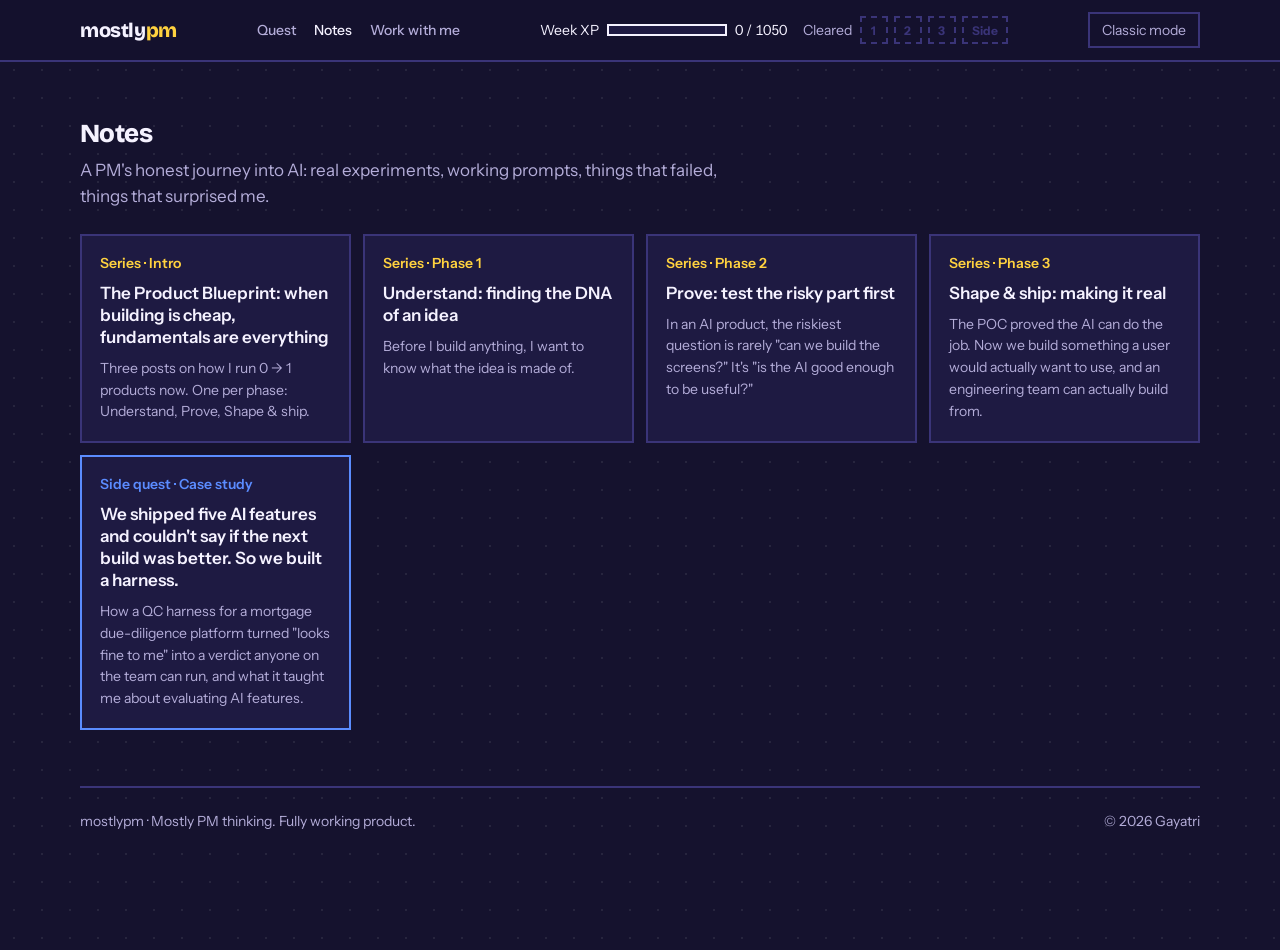
==== notes/index.html @ ad05ebc0 "Launch mostlypm Product Quest site Learning-first site for mostlypm.com, played as a game: - Quest h" ====
<!doctype html>
<html lang="en">
<head>
<meta charset="utf-8">
<meta name="viewport" content="width=device-width, initial-scale=1, viewport-fit=cover">
<title>Notes · mostlypm</title>
<meta name="description" content="A PM's honest journey into AI: real experiments, working prompts, things that failed.">
<link rel="canonical" href="https://mostlypm.com/notes/">
<meta property="og:title" content="Notes · mostlypm">
<meta property="og:description" content="A PM's honest journey into AI: real experiments, working prompts, things that failed.">
<meta property="og:url" content="https://mostlypm.com/notes/">
<meta property="og:type" content="website">
<link rel="icon" href="/assets/favicon.svg" type="image/svg+xml">
<script>(function(){var d=new Date(),t=d.getFullYear()+'-'+(d.getMonth()+1)+'-'+d.getDate(),c=d.getDay()===1;try{var s=JSON.parse(localStorage.getItem('mpm-quest-v2')||'null');if(s&&s.modeDay===t)c=!!s.classic}catch(e){}if(c)document.documentElement.classList.add('classic')})()</script>
<link rel="preconnect" href="https://fonts.googleapis.com">
<link rel="preconnect" href="https://fonts.gstatic.com" crossorigin>
<link href="https://fonts.googleapis.com/css2?family=Bricolage+Grotesque:opsz,wght@12..96,600..800&family=Instrument+Sans:wght@400;500;600;700&family=JetBrains+Mono:wght@400;500&display=swap" rel="stylesheet">
<link rel="stylesheet" href="/assets/game.css?v=1018d">
</head>
<body>
<header class="hud">
  <div class="g"><div class="in hud-in">
    <a class="logo" href="/">mostly<span>pm</span></a>
    <nav class="hud-nav" aria-label="Main"><a href="/" data-quest-link>Quest</a><a href="/notes/" aria-current="page">Notes</a><a href="/work/">Work with me</a></nav>
    <div class="stats game-only">
      <div class="xp"><span>Week XP</span><span class="xpbar" aria-hidden="true"><i id="xpfill"></i></span><span id="xptext">0 / 1050</span></div>
      <div class="badges" aria-label="Levels cleared this week"><span class="badges-k">Cleared</span><span class="badge" id="b-u" title="Level 1: Understand">1</span><span class="badge" id="b-p" title="Level 2: Prove">2</span><span class="badge" id="b-s" title="Level 3: Shape and ship">3</span><span class="badge wide" id="b-d" title="Side quest">Side</span></div>
    </div>
    <button class="mode-btn" type="button" data-mode-toggle>Classic mode</button>
  </div></div>
</header>
<main class="g"><div class="in">
  <section class="sec" style="border-top:0">
    <h2>Notes</h2>
    <p class="lead">A PM's honest journey into AI: real experiments, working prompts, things that failed, things that surprised me.</p>
    <div class="log">
      <a class="post" href="/notes/when-building-is-cheap/"><span class="k">Series · Intro</span><span class="t">The Product Blueprint: when building is cheap, fundamentals are everything</span><span class="s">Three posts on how I run 0 → 1 products now. One per phase: Understand, Prove, Shape &amp; ship.</span></a>
      <a class="post" href="/notes/understand/"><span class="k">Series · Phase 1</span><span class="t">Understand: finding the DNA of an idea</span><span class="s">Before I build anything, I want to know what the idea is made of.</span></a>
      <a class="post" href="/notes/prove/"><span class="k">Series · Phase 2</span><span class="t">Prove: test the risky part first</span><span class="s">In an AI product, the riskiest question is rarely &quot;can we build the screens?&quot; It&#x27;s &quot;is the AI good enough to be useful?&quot;</span></a>
      <a class="post" href="/notes/shape-and-ship/"><span class="k">Series · Phase 3</span><span class="t">Shape &amp; ship: making it real</span><span class="s">The POC proved the AI can do the job. Now we build something a user would actually want to use, and an engineering team can actually build from.</span></a>
      <a class="post case" href="/notes/ai-feature-eval-harness/"><span class="k">Side quest · Case study</span><span class="t">We shipped five AI features and couldn&#x27;t say if the next build was better. So we built a harness.</span><span class="s">How a QC harness for a mortgage due-diligence platform turned &quot;looks fine to me&quot; into a verdict anyone on the team can run, and what it taught me about evaluating AI features.</span></a>
    </div>
  </section>
  <footer class="foot"><span>mostlypm · Mostly PM thinking. Fully working product.</span><span>© 2026 Gayatri</span></footer>
</div></main>
<script src="/assets/quests.js?v=1018d"></script>
<script src="/assets/game.js?v=1018d"></script>
</body>
</html>
---- assets/game.css ----
/* mostlypm — Product Quest. Night sky, coin yellow, pixel display type, plain readable body. */
:root {
  --night: #15122E;
  --night-2: #1E1A42;
  --panel: #262153;
  --edge: #3A3478;
  --ink: #F5F2FF;
  --mut: #B4ADD9;
  --coin: #FFD23F;
  --coin-ink: #2A1E00;
  --sky: #5B8CFF;
  --win: #3DDC97;
  --lose: #FF6B86;
  --shadow: #0A0820;
  --paper: #FBFAFF;
  --paper-ink: #1B1838;
  --paper-mut: #57527A;
  --paper-line: #E2DFF2;
  --paper-accent: #4B3FC7;
  --pixel: 'Bricolage Grotesque', 'Instrument Sans', system-ui, sans-serif;
  --body: 'Instrument Sans', system-ui, -apple-system, 'Segoe UI', sans-serif;
  --mono: 'JetBrains Mono', ui-monospace, Menlo, monospace;
  color-scheme: dark;
}
* { box-sizing: border-box; }
html { scroll-behavior: smooth; }
body {
  margin: 0; min-height: 100vh;
  background-color: var(--night);
  background-image: radial-gradient(rgba(255,255,255,.08) 1px, transparent 1.5px);
  background-size: 28px 28px;
  color: var(--ink); font-family: var(--body); font-size: 17px; line-height: 1.55;
  -webkit-font-smoothing: antialiased;
}
a { color: inherit; }
button { font: inherit; color: inherit; }
:focus-visible { outline: 3px solid var(--coin); outline-offset: 3px; }
.g { padding-left: max(16px, env(safe-area-inset-left, 0px)); padding-right: max(16px, env(safe-area-inset-right, 0px)); }
.in { max-width: 1120px; margin: 0 auto; }
.px { font-family: var(--body); }
.skip-link { position: absolute; left: -9999px; }
.skip-link:focus { left: 16px; top: 16px; z-index: 99; background: var(--coin); color: var(--coin-ink); padding: 8px 12px; }

/* HUD */
.hud { position: sticky; top: 0; z-index: 30; background: rgba(21, 18, 46, .94); backdrop-filter: blur(6px); border-bottom: 2px solid var(--edge); }
.hud-in { display: flex; flex-wrap: wrap; align-items: center; justify-content: space-between; gap: 10px 20px; padding-block: 12px; }
.logo { font: 700 20px/1 var(--pixel); text-decoration: none; }
.logo span { color: var(--coin); }
.hud-nav { display: flex; flex-wrap: wrap; align-items: center; gap: 8px 18px; font: 400 12px var(--body); }
.hud-nav a { text-decoration: none; color: var(--mut); }
.hud-nav a:hover, .hud-nav a[aria-current="page"] { color: var(--ink); }
.stats { display: flex; flex-wrap: wrap; align-items: center; gap: 10px 16px; }
.xp { display: flex; align-items: center; gap: 8px; font: 400 12px/1 var(--body); }
.xpbar { width: 120px; height: 12px; border: 2px solid var(--ink); position: relative; background: var(--night-2); }
.xpbar i { position: absolute; inset: 0 auto 0 0; width: 0; background: var(--coin); transition: width .5s steps(8); }
.badges { display: flex; gap: 6px; }
.badge { width: 28px; height: 28px; display: grid; place-items: center; border: 2px dashed var(--edge); font: 11px var(--body); color: var(--edge); }
.badge.got { border: 2px solid var(--coin); color: var(--coin-ink); background: var(--coin); }
.streak { font: 400 12px var(--body); color: var(--mut); }
.streak b { color: var(--coin); font-weight: 400; }

/* Buttons */
.btn { display: inline-flex; align-items: center; justify-content: center; gap: 8px; min-height: 48px; padding: 0 20px; border: 3px solid var(--ink); background: var(--coin); color: var(--coin-ink); font: 700 14px var(--body); text-decoration: none; cursor: pointer; box-shadow: 4px 4px 0 var(--shadow); }
.btn:hover { transform: translate(-1px, -1px); box-shadow: 5px 5px 0 var(--shadow); }
.btn:active { transform: translate(2px, 2px); box-shadow: 1px 1px 0 var(--shadow); }
.btn:disabled { opacity: .45; cursor: not-allowed; transform: none; }
.btn.ghost { background: transparent; color: var(--ink); }
.btn.sm { min-height: 40px; padding: 0 14px; font-size: 12px; }

/* Title */
.title { padding-block: 48px 8px; text-align: center; }
.week-pill { display: inline-flex; align-items: center; gap: 8px; padding: 6px 12px; border: 2px solid var(--edge); font: 400 12px var(--body); color: var(--mut); }
.week-pill b { color: var(--coin); font-weight: 400; }
.title h1 { margin: 16px auto 0; max-width: 860px; font: 700 clamp(30px, 5.4vw, 60px)/1.05 var(--pixel); letter-spacing: -.01em; text-wrap: balance; }
.title .lead { margin: 14px auto 0; max-width: 560px; color: var(--mut); }
.title .world { margin-top: 10px; font: 400 13px var(--body); color: var(--sky); }

/* Map */
.map { position: relative; margin: 28px auto 0; padding: 28px 0 24px; }
.levels { position: relative; display: grid; grid-template-columns: repeat(5, minmax(0, 1fr)); grid-template-rows: auto auto; gap: 18px 12px; }
.track { position: absolute; left: 10%; right: 10%; top: 82px; height: 6px; background: repeating-linear-gradient(90deg, var(--edge) 0 14px, transparent 14px 24px); }
.spur { position: absolute; left: 50%; top: 226px; width: 6px; height: 62px; margin-left: -3px; background: repeating-linear-gradient(180deg, var(--edge) 0 10px, transparent 10px 18px); }
.lvl { display: grid; justify-items: center; align-content: start; gap: 10px; text-align: center; background: none; border: 0; padding: 0; cursor: pointer; }
.lvl:disabled { cursor: not-allowed; }
.node { width: 104px; height: 104px; display: grid; place-items: center; border: 4px solid var(--ink); background: var(--panel); box-shadow: 6px 6px 0 var(--shadow); font: 700 28px var(--pixel); transition: transform .15s; }
.lvl:not(:disabled):hover .node { transform: translateY(-4px); }
.lvl.done .node { background: var(--win); color: #062317; border-color: var(--win); }
.lvl.next .node { background: var(--coin); color: var(--coin-ink); border-color: var(--coin); animation: bob 1.2s ease-in-out infinite; }
.lvl.side .node { width: 80px; height: 80px; font-size: 20px; border-style: dashed; }
.lvl.side.next .node, .lvl.side.done .node { border-style: solid; }
.lvl.boss .node { width: 116px; height: 116px; border-color: var(--lose); }
.lvl.locked .node { background: var(--night-2); color: var(--edge); border-color: var(--edge); box-shadow: none; animation: none; }
@keyframes bob { 50% { transform: translateY(-6px); } }
.lvl .nm { font: 700 14px/1.2 var(--body); }
.lvl .sub { font-size: 14px; color: var(--mut); max-width: 170px; }
.lvl .st { font: 400 11px var(--body); color: var(--mut); }
.lvl.done .st { color: var(--win); }
.lvl.next .st { color: var(--coin); }
.lvl.side { grid-column: 3; grid-row: 2; padding-top: 52px; }

/* Guide (Mo) */
.guide { position: fixed; z-index: 35; right: max(16px, env(safe-area-inset-right, 0px)); bottom: max(16px, env(safe-area-inset-bottom, 0px)); display: flex; align-items: flex-end; gap: 10px; max-width: min(440px, calc(100vw - 32px)); }
.guide[hidden] { display: none !important; }
.mo { flex: 0 0 auto; width: 84px; height: 84px; image-rendering: pixelated; animation: idle 2.4s steps(2) infinite; }
@keyframes idle { 50% { transform: translateY(-3px); } }
.bubble { position: relative; background: var(--ink); color: var(--paper-ink); border: 3px solid var(--shadow); box-shadow: 6px 6px 0 var(--shadow); padding: 14px 16px 16px; min-width: 0; }
.bubble::after { content: ""; position: absolute; right: -14px; bottom: 18px; border: 8px solid transparent; border-left-color: var(--ink); }
.bubble .who { font: 700 12px var(--body); color: var(--paper-accent); }
.bubble .say { margin: 6px 0 0; font-size: 16px; line-height: 1.45; min-height: 3em; }
.bubble .choices { display: flex; flex-wrap: wrap; gap: 8px; margin-top: 12px; }
.bubble .choices .btn { box-shadow: 3px 3px 0 var(--shadow); border-color: var(--shadow); }
.bubble .choices .btn.ghost { color: var(--paper-ink); }
.bubble .hide { position: absolute; top: 4px; right: 4px; width: 36px; height: 36px; border: 0; background: none; cursor: pointer; font: 700 14px var(--body); color: var(--paper-mut); }
.mo-btn { position: fixed; z-index: 34; right: max(16px, env(safe-area-inset-right, 0px)); bottom: max(16px, env(safe-area-inset-bottom, 0px)); width: 64px; height: 64px; padding: 0; border: 3px solid var(--ink); background: var(--panel); box-shadow: 4px 4px 0 var(--shadow); cursor: pointer; }
.mo-btn svg { width: 100%; height: 100%; }
.mo-btn[hidden] { display: none !important; }

/* Game panel */
.overlay { position: fixed; inset: 0; z-index: 50; background: rgba(8, 6, 24, .8); display: grid; place-items: center; padding: max(16px, env(safe-area-inset-top, 0px)) max(16px, env(safe-area-inset-right, 0px)) max(16px, env(safe-area-inset-bottom, 0px)) max(16px, env(safe-area-inset-left, 0px)); }
.overlay[hidden] { display: none !important; }
.panel { width: min(760px, 100%); max-height: 100%; overflow: auto; background: var(--panel); border: 4px solid var(--ink); box-shadow: 10px 10px 0 var(--shadow); }
.ph { position: sticky; top: 0; z-index: 2; display: flex; justify-content: space-between; align-items: center; gap: 12px; padding: 14px 18px; border-bottom: 2px solid var(--edge); background: var(--night-2); }
.ph .k { font: 400 12px var(--body); color: var(--coin); }
.ph h2 { margin: 4px 0 0; font: 700 22px/1.1 var(--pixel); }
.x { min-width: 44px; min-height: 44px; border: 2px solid var(--edge); background: none; cursor: pointer; font: 700 16px var(--body); }
.pb { padding: 20px 18px 24px; }
.step-label { font: 400 12px var(--body); color: var(--sky); margin: 0 0 8px; }
.brief { margin: 0 0 16px; color: var(--mut); }
.card { border: 2px solid var(--edge); background: var(--night-2); padding: 14px 16px; margin-bottom: 12px; }
.card .lab { font: 400 11px var(--body); color: var(--mut); }
.card .said { margin-top: 4px; font-size: 16px; }
.card .ai { margin-top: 10px; padding-top: 10px; border-top: 1px dashed var(--edge); font: 14px/1.5 var(--mono); }
.opts { display: grid; gap: 10px; }
.opt { text-align: left; padding: 14px 16px; min-height: 48px; border: 2px solid var(--edge); background: var(--night-2); cursor: pointer; font-size: 16px; }
.opt:hover:not(:disabled) { border-color: var(--ink); }
.opt.right { border-color: var(--win); background: rgba(61, 220, 151, .14); }
.opt.wrong { border-color: var(--lose); background: rgba(255, 107, 134, .12); }
.opt.pick { border-color: var(--coin); background: rgba(255, 210, 63, .14); }
.desk { display: grid; grid-template-columns: repeat(3, minmax(0, 1fr)); gap: 10px; }
.thing { display: grid; gap: 6px; justify-items: center; align-content: center; text-align: center; min-height: 84px; font-size: 15px !important; padding: 12px 8px; border: 2px solid var(--edge); background: var(--night-2); cursor: pointer; font-size: 14px; }
.thing .ic { font: 700 26px var(--body); color: var(--sky); }
.thing.right { border-color: var(--win); background: rgba(61, 220, 151, .14); }
.thing.wrong { border-color: var(--lose); background: rgba(255, 107, 134, .12); }
.found { font: 400 13px var(--body); color: var(--mut); margin: 12px 0 0; }
.found b { color: var(--coin); font-weight: 400; }
.pf { display: flex; gap: 8px; margin-top: 10px; }
.pf button { flex: 1; min-height: 44px; border: 2px solid var(--edge); background: transparent; cursor: pointer; font: 700 13px var(--body); }
.pf button.pass.sel { background: var(--win); color: #062317; border-color: var(--win); }
.pf button.fail.sel { background: var(--lose); color: #2B0610; border-color: var(--lose); }
.verdict { margin-top: 8px; font-size: 14px; }
.verdict.ok { color: var(--win); }
.verdict.no { color: var(--lose); }
.fb { margin-top: 16px; padding: 14px 16px; border: 2px solid var(--coin); background: rgba(255, 210, 63, .08); }
.fb .big { font: 700 18px var(--body); color: var(--coin); }
.fb p { margin: 6px 0 0; }
.row { display: flex; flex-wrap: wrap; gap: 10px; margin-top: 16px; align-items: center; }
.slots { font: 400 13px var(--body); color: var(--mut); margin-bottom: 10px; }
.slots b { color: var(--coin); font-weight: 400; }
.buildbar { height: 18px; border: 2px solid var(--ink); margin-top: 14px; position: relative; overflow: hidden; }
.buildbar i { position: absolute; inset: 0 auto 0 0; width: 0; background: repeating-linear-gradient(90deg, var(--coin) 0 10px, #E6B800 10px 20px); transition: width 1.2s steps(12); }
.pop { position: fixed; z-index: 70; pointer-events: none; font: 700 20px var(--body); color: var(--coin); text-shadow: 2px 2px 0 var(--shadow); animation: rise 1s ease-out forwards; }
@keyframes rise { to { transform: translateY(-60px); opacity: 0; } }

/* Sections on the hub */
.sec { padding-block: 56px; border-top: 2px solid var(--edge); }
.sec h2 { margin: 0; font: 700 26px var(--pixel); }
.sec .lead { color: var(--mut); margin: 8px 0 24px; max-width: 640px; }
.log { display: grid; grid-template-columns: repeat(auto-fit, minmax(250px, 1fr)); gap: 12px; }
.post { display: flex; flex-direction: column; gap: 10px; padding: 18px; border: 2px solid var(--edge); background: var(--night-2); text-decoration: none; min-width: 0; }
.post:hover { border-color: var(--ink); }
.post .k { font: 400 11px var(--body); color: var(--coin); }
.post .t { font-weight: 600; font-size: 17px; line-height: 1.3; }
.post .s { font-size: 14px; color: var(--mut); }
.post.case { border-color: var(--sky); }
.post.case .k { color: var(--sky); }
.who-card { display: grid; grid-template-columns: 96px 1fr; gap: 20px; align-items: center; max-width: 760px; }
.who-card svg { width: 96px; height: 96px; border: 3px solid var(--ink); background: var(--panel); box-shadow: 4px 4px 0 var(--shadow); }
.who-card p { margin: 0; color: var(--mut); }
.who-card b { color: var(--ink); }
.foot { padding-block: 24px 120px; border-top: 2px solid var(--edge); display: flex; flex-wrap: wrap; justify-content: space-between; gap: 8px; font: 400 12px var(--body); color: var(--mut); }

/* Work with me (boss) */
.boss-hero { padding-block: 48px 16px; display: grid; grid-template-columns: repeat(auto-fit, minmax(300px, 1fr)); gap: 32px; align-items: center; }
.boss-hero > * { min-width: 0; }
.boss-hero h1 { margin: 12px 0 0; font: 700 clamp(30px, 5vw, 56px)/1.05 var(--body); }
.boss-hero p { color: var(--mut); max-width: 520px; }
.loadout { display: grid; grid-template-columns: repeat(auto-fit, minmax(240px, 1fr)); gap: 14px; margin-top: 24px; }
.kit { display: flex; flex-direction: column; gap: 10px; text-align: left; padding: 18px; border: 3px solid var(--edge); background: var(--night-2); cursor: pointer; min-width: 0; }
.kit:hover { border-color: var(--ink); }
.kit[aria-pressed="true"] { border-color: var(--coin); box-shadow: 6px 6px 0 var(--shadow); background: var(--panel); }
.kit .tier { font: 400 11px var(--body); color: var(--sky); }
.kit .nm { font: 700 18px/1.2 var(--body); }
.kit .price { font: 700 24px var(--body); color: var(--coin); font-variant-numeric: tabular-nums; letter-spacing: -.01em; }
.kit ul { margin: 0; padding-left: 18px; color: var(--mut); font-size: 15px; display: grid; gap: 4px; }
.kit .dur { font: 400 12px var(--body); color: var(--mut); }
.callbar { margin-top: 24px; display: flex; flex-wrap: wrap; align-items: center; gap: 12px 20px; padding: 18px; border: 3px solid var(--coin); background: rgba(255, 210, 63, .06); }
.callbar .sel { font: 400 13px var(--body); color: var(--mut); }
.callbar .sel b { color: var(--coin); font-weight: 400; }
.contact-line { font: 14px var(--body); color: var(--mut); }

/* Reading pages */
.read-wrap { max-width: 800px; margin: 0 auto; padding-block: 40px 64px; }
.crumb { font: 400 12px var(--body); color: var(--mut); text-decoration: none; }
.crumb:hover { color: var(--ink); }
.read-head { margin-top: 20px; }
.read-head .k { font: 400 12px var(--body); color: var(--coin); }
.read-head h1 { margin: 12px 0 0; font: 700 clamp(26px, 4vw, 40px)/1.15 var(--body); text-wrap: balance; }
.read-head .dek { margin: 14px 0 0; font-size: 19px; color: var(--mut); }
.read-head .meta { display: flex; flex-wrap: wrap; gap: 8px 16px; align-items: center; margin-top: 18px; font: 400 12px var(--body); color: var(--mut); }
.paper { margin-top: 28px; background: var(--paper); color: var(--paper-ink); border: 4px solid var(--ink); box-shadow: 10px 10px 0 var(--shadow); padding: clamp(20px, 4vw, 48px); }
.paper p, .paper li { font-size: 18px; line-height: 1.7; }
.paper p { margin: 0 0 20px; }
.paper h2 { margin: 40px 0 14px; font: 700 22px/1.25 var(--body); color: var(--paper-ink); }
.paper h3 { margin: 28px 0 8px; font: 600 20px/1.3 var(--body); }
.paper a { color: var(--paper-accent); }
.paper ul, .paper ol { margin: 0 0 20px; padding-left: 24px; }
.paper li { margin-bottom: 8px; }
.paper hr { border: 0; border-top: 2px dashed var(--paper-line); margin: 32px 0; }
.paper em { color: var(--paper-mut); }
.paper strong { color: var(--paper-ink); }
.paper img { display: block; max-width: 100%; height: auto; border: 2px solid var(--paper-line); border-radius: 6px; margin: 8px 0 4px; }
.paper p:has(> img) + p em { font-size: 15px; }
.paper .tbl { overflow-x: auto; margin: 0 0 20px; }
.paper table { width: 100%; border-collapse: collapse; font-size: 16px; }
.paper th, .paper td { text-align: left; padding: 10px 12px; border-bottom: 1px solid var(--paper-line); vertical-align: top; }
.paper th { font: 700 12px var(--body); color: var(--paper-mut); }
.paper figure { margin: 28px 0; }
.paper figure img { border: 2px solid var(--paper-line); background: #fff; padding: 12px; }
.paper figcaption { margin-top: 8px; font-size: 15px; color: var(--paper-mut); }
.play-banner { display: flex; flex-wrap: wrap; align-items: center; justify-content: space-between; gap: 12px; margin-top: 24px; padding: 14px 16px; border: 2px dashed var(--coin); }
.play-banner span { font: 400 13px var(--body); color: var(--mut); }
.series { margin-top: 32px; padding: 18px; border: 2px solid var(--edge); background: var(--night-2); }
.series .k { font: 400 12px var(--body); color: var(--coin); }
.series ol { margin: 10px 0 0; padding-left: 20px; }
.series li { margin-bottom: 6px; }
.series .here { font-weight: 600; color: var(--coin); }
.next-link { display: inline-block; margin-top: 20px; font: 400 13px var(--body); color: var(--coin); }

@media (max-width: 820px) {
  .track { left: 50%; right: auto; top: 40px; bottom: 40px; width: 6px; height: auto; margin-left: -3px; background: repeating-linear-gradient(180deg, var(--edge) 0 14px, transparent 14px 24px); }
  .spur { display: none; }
  .levels { grid-template-columns: 1fr; grid-template-rows: none; gap: 28px; }
  .lvl.side { grid-column: auto; grid-row: auto; padding-top: 0; }
  .node { width: 88px; height: 88px; }
  .lvl.boss .node { width: 96px; height: 96px; }
  .desk { grid-template-columns: repeat(2, minmax(0, 1fr)); }
  .guide { left: max(16px, env(safe-area-inset-left, 0px)); max-width: none; }
  .mo { width: 64px; height: 64px; }
  .xpbar { width: 80px; }
}
@media (prefers-reduced-motion: reduce) {
  html { scroll-behavior: auto; }
  .lvl.next .node, .mo { animation: none; }
  .pop { display: none; }
  .xpbar i, .buildbar i { transition: none; }
  .btn:hover { transform: none; }
}

/* ---------- Mode visibility ---------- */
.classic-only { display: none !important; }
html.classic .classic-only { display: block !important; }
html.classic .game-only { display: none !important; }
.mode-btn { min-height: 36px; padding: 0 12px; border: 2px solid var(--edge); background: transparent; cursor: pointer; font: 400 11px var(--body); color: var(--mut); }
.mode-btn:hover { color: var(--ink); border-color: var(--ink); }

/* ---------- Classic mode: calm, light, text-first ---------- */
html.classic {
  --c-bg: #F7F6F2; --c-ink: #1B1838; --c-mut: #5C5874; --c-line: #E4E1EC; --c-accent: #4B3FC7; --c-surface: #FFFFFF;
  color-scheme: light;
}
html.classic body { background: var(--c-bg); background-image: none; color: var(--c-ink); }
html.classic .hud { background: rgba(247, 246, 242, .94); border-bottom: 1px solid var(--c-line); }
html.classic .logo { font: 600 19px/1 var(--body); letter-spacing: -.01em; }
html.classic .logo span { color: var(--c-accent); }
html.classic .hud-nav { font: 500 14px var(--body); }
html.classic .hud-nav a { color: var(--c-mut); }
html.classic .hud-nav a:hover, html.classic .hud-nav a[aria-current="page"] { color: var(--c-ink); }
html.classic .mode-btn { font: 500 13px var(--body); color: var(--c-accent); border-color: var(--c-line); border-radius: 999px; }
html.classic .sec { border-top: 1px solid var(--c-line); }
html.classic .sec h2, html.classic .read-head h1 { font-family: var(--body); font-weight: 600; letter-spacing: -.02em; }
html.classic .sec .lead, html.classic .who-card p, html.classic .read-head .dek { color: var(--c-mut); }
html.classic .post { background: var(--c-surface); border: 1px solid var(--c-line); border-radius: 12px; }
html.classic .post:hover { border-color: var(--c-accent); }
html.classic .post .k, html.classic .read-head .k, html.classic .series .k { font: 600 12px var(--body); letter-spacing: .04em; text-transform: uppercase; color: var(--c-accent); }
html.classic .post .s { color: var(--c-mut); }
html.classic .who-card b { color: var(--c-ink); }
html.classic .who-card svg { border: 1px solid var(--c-line); box-shadow: none; background: #fff; border-radius: 50%; }
html.classic .btn { font: 600 15px var(--body); border: 0; border-radius: 999px; background: var(--c-ink); color: #fff; box-shadow: none; }
html.classic .btn:hover { background: var(--c-accent); transform: none; box-shadow: none; }
html.classic .btn.ghost { background: transparent; color: var(--c-ink); border: 1px solid var(--c-line); }
html.classic .foot { border-top: 1px solid var(--c-line); font: 400 13px var(--body); color: var(--c-mut); padding-bottom: 32px; }
html.classic .crumb, html.classic .read-head .meta { font: 500 13px var(--body); color: var(--c-mut); }
html.classic .paper { border: 0; box-shadow: none; background: transparent; padding: 0; }
html.classic .paper h2 { font: 600 26px/1.25 var(--body); letter-spacing: -.01em; }
html.classic .paper th { font: 600 13px var(--body); }
html.classic .series { background: var(--c-surface); border: 1px solid var(--c-line); border-radius: 12px; }
html.classic .series .here { color: var(--c-accent); }
html.classic .next-link { font: 600 15px var(--body); color: var(--c-accent); }
html.classic .boss-hero h1, html.classic .kit .nm, html.classic .kit .price { font-family: var(--body); font-weight: 600; letter-spacing: -.02em; }
html.classic .boss-hero p, html.classic .kit ul, html.classic .kit .dur, html.classic .contact-line, html.classic .callbar .sel { color: var(--c-mut); font-family: var(--body); }
html.classic .kit { background: var(--c-surface); border: 1px solid var(--c-line); border-radius: 12px; }
html.classic .kit[aria-pressed="true"] { border: 2px solid var(--c-accent); box-shadow: none; background: var(--c-surface); }
html.classic .kit .tier { font: 600 12px var(--body); color: var(--c-accent); }
html.classic .kit .price { color: var(--c-ink); }
html.classic .callbar { border: 1px solid var(--c-line); background: var(--c-surface); border-radius: 12px; }
html.classic .callbar .sel b { color: var(--c-ink); }
html.classic .classic-intro { padding-block: 64px 32px; max-width: 760px; }
html.classic .classic-intro h1 { margin: 0; font: 600 clamp(32px, 5vw, 52px)/1.08 var(--body); letter-spacing: -.03em; text-wrap: balance; }
html.classic .classic-intro p { margin: 18px 0 0; font-size: 19px; color: var(--c-mut); max-width: 600px; }
html.classic .classic-intro .row a { font-weight: 600; color: var(--c-accent); }
html.classic .day-note { display: flex; flex-wrap: wrap; align-items: center; gap: 8px 12px; margin: 0 0 20px; font-size: 15px; color: var(--c-mut); }
html.classic .day-note[hidden] { display: none; }

/* Eval Arena: golden set explainer + expected vs actual */
.explain { margin: 0 0 14px; padding: 12px 14px; border-left: 4px solid var(--coin); background: rgba(255, 210, 63, .07); font-size: 15px; color: var(--ink); }
.explain b { color: var(--coin); font-weight: 600; }
.cmp { margin-top: 10px; display: grid; gap: 6px; }
.cmp-row { display: grid; grid-template-columns: 116px 1fr; gap: 12px; align-items: baseline; padding: 8px 10px; border: 1px dashed var(--edge); }
.cmp-row > * { min-width: 0; }
.cmp-k { font: 400 11px var(--body); color: var(--mut); }
.cmp-v { font: 14px/1.5 var(--mono); }
.cmp-row.exp { border-color: rgba(61, 220, 151, .55); }
.cmp-row.exp .cmp-k { color: var(--win); }
@media (max-width: 520px) { .cmp-row { grid-template-columns: 1fr; gap: 2px; } }
.scene { margin: 0 0 16px; padding: 10px 14px; border: 2px solid var(--edge); background: var(--night); font-size: 15px; color: var(--ink); }
.scene b { color: var(--sky); font-weight: 600; }

/* Numbers, prices and buttons never use the pixel font: its digits are ambiguous. */
.xp, #xptext, .streak, .found, .slots { font-variant-numeric: tabular-nums; }
.badges { align-items: center; }
.badges-k { font: 400 12px var(--body); color: var(--mut); margin-right: 2px; }
.badge { font: 700 12px var(--body) !important; }
.badge.wide { width: auto; padding: 0 8px; }

/* Readability pass: no pixel or mono lettering for UI text */
.title h1, .sec h2, .ph h2, .logo { letter-spacing: -.02em; font-weight: 800; }
.title h1 { line-height: 1.05; }
.hud-nav, .xp, .streak, .badges-k, .mode-btn, .week-pill, .lvl .st, .step-label, .found, .slots, .post .k, .card .lab, .cmp-k, .bubble .who, .ph .k, .read-head .k, .read-head .meta, .crumb, .kit .tier, .kit .dur, .callbar .sel, .series .k, .next-link, .foot, .play-banner span, .px { font-size: 14px !important; letter-spacing: 0 !important; }
.hud-nav { font-weight: 500 !important; }
.step-label, .lvl .st, .post .k, .card .lab, .cmp-k, .bubble .who, .ph .k, .kit .tier, .series .k, .read-head .k { font-weight: 600 !important; }
.node { font-family: var(--pixel); font-weight: 800; }
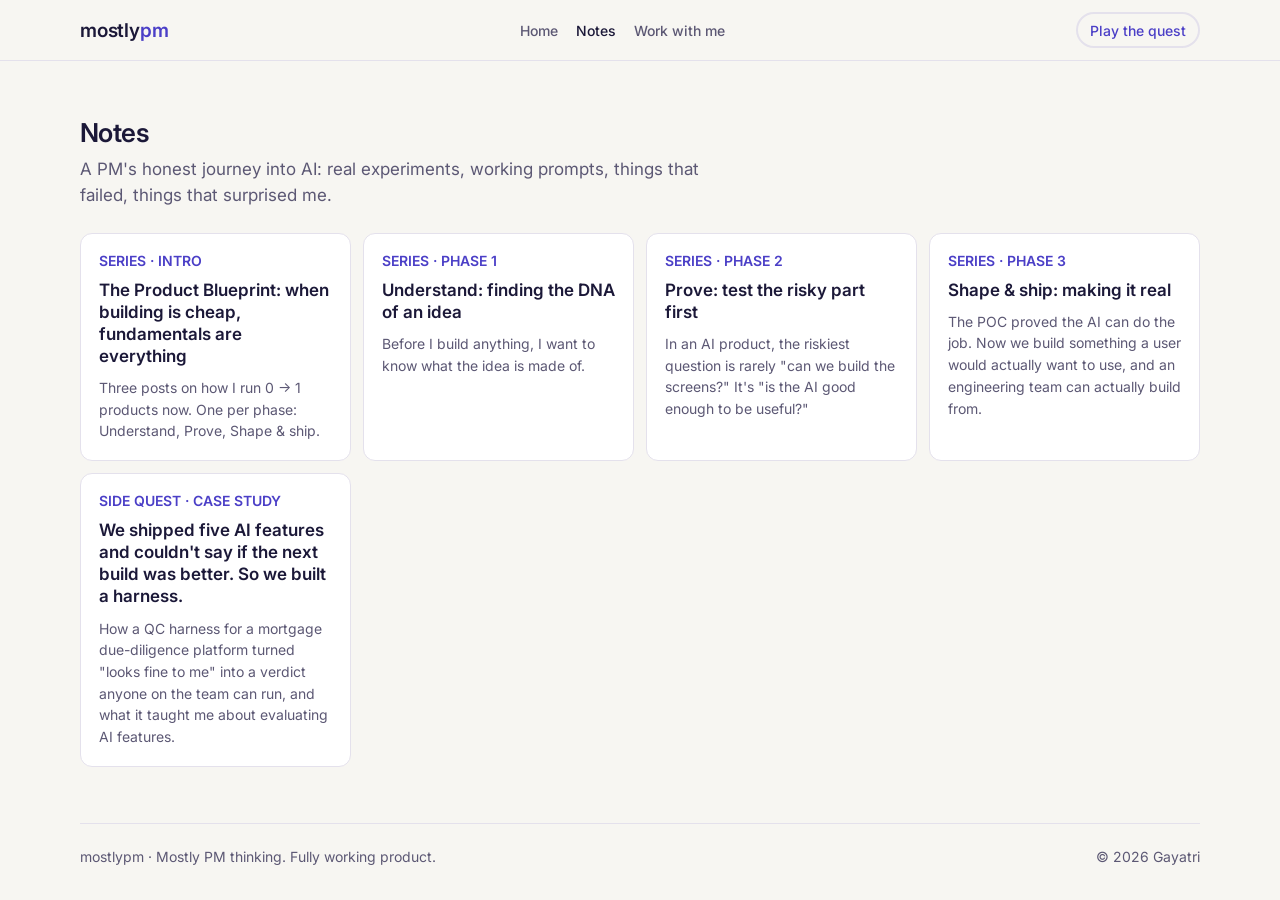
==== commit ee0b3632: "Classic landing, game split, hero visual, intro-call form - Visitors land on classic mode; game mode" ====
--- a/notes/index.html
+++ b/notes/index.html
@@ -1,5 +1,5 @@
 <!doctype html>
-<html lang="en">
+<html lang="en" class="classic" data-fixed-mode="classic">
 <head>
 <meta charset="utf-8">
 <meta name="viewport" content="width=device-width, initial-scale=1, viewport-fit=cover">
@@ -14,19 +14,19 @@
 <script>(function(){var d=new Date(),t=d.getFullYear()+'-'+(d.getMonth()+1)+'-'+d.getDate(),c=d.getDay()===1;try{var s=JSON.parse(localStorage.getItem('mpm-quest-v2')||'null');if(s&&s.modeDay===t)c=!!s.classic}catch(e){}if(c)document.documentElement.classList.add('classic')})()</script>
 <link rel="preconnect" href="https://fonts.googleapis.com">
 <link rel="preconnect" href="https://fonts.gstatic.com" crossorigin>
-<link href="https://fonts.googleapis.com/css2?family=Bricolage+Grotesque:opsz,wght@12..96,600..800&family=Instrument+Sans:wght@400;500;600;700&family=JetBrains+Mono:wght@400;500&display=swap" rel="stylesheet">
-<link rel="stylesheet" href="/assets/game.css?v=1018d">
+<link href="https://fonts.googleapis.com/css2?family=Inter:wght@400;500;600;700;800&family=JetBrains+Mono:wght@400;500&display=swap" rel="stylesheet">
+<link rel="stylesheet" href="/assets/game.css?v=1018x">
 </head>
 <body>
 <header class="hud">
   <div class="g"><div class="in hud-in">
     <a class="logo" href="/">mostly<span>pm</span></a>
-    <nav class="hud-nav" aria-label="Main"><a href="/" data-quest-link>Quest</a><a href="/notes/" aria-current="page">Notes</a><a href="/work/">Work with me</a></nav>
+    <nav class="hud-nav" aria-label="Main"><a href="/" class="nav-home">Home</a><a href="/" data-quest-link>Quest</a><a href="/notes/" aria-current="page">Notes</a><a href="/work/">Work with me</a></nav>
     <div class="stats game-only">
       <div class="xp"><span>Week XP</span><span class="xpbar" aria-hidden="true"><i id="xpfill"></i></span><span id="xptext">0 / 1050</span></div>
       <div class="badges" aria-label="Levels cleared this week"><span class="badges-k">Cleared</span><span class="badge" id="b-u" title="Level 1: Understand">1</span><span class="badge" id="b-p" title="Level 2: Prove">2</span><span class="badge" id="b-s" title="Level 3: Shape and ship">3</span><span class="badge wide" id="b-d" title="Side quest">Side</span></div>
     </div>
-    <button class="mode-btn" type="button" data-mode-toggle>Classic mode</button>
+    <a class="mode-btn" href="/#play" data-play-game>Play the quest</a>
   </div></div>
 </header>
 <main class="g"><div class="in">
@@ -43,7 +43,7 @@
   </section>
   <footer class="foot"><span>mostlypm · Mostly PM thinking. Fully working product.</span><span>© 2026 Gayatri</span></footer>
 </div></main>
-<script src="/assets/quests.js?v=1018d"></script>
-<script src="/assets/game.js?v=1018d"></script>
+<script src="/assets/quests.js?v=1018x"></script>
+<script src="/assets/game.js?v=1018x"></script>
 </body>
 </html>
--- a/assets/game.css
+++ b/assets/game.css
@@ -17,8 +17,8 @@
   --paper-mut: #57527A;
   --paper-line: #E2DFF2;
   --paper-accent: #4B3FC7;
-  --pixel: 'Bricolage Grotesque', 'Instrument Sans', system-ui, sans-serif;
-  --body: 'Instrument Sans', system-ui, -apple-system, 'Segoe UI', sans-serif;
+  --pixel: 'Inter', system-ui, -apple-system, 'Segoe UI', sans-serif;
+  --body: 'Inter', system-ui, -apple-system, 'Segoe UI', sans-serif;
   --mono: 'JetBrains Mono', ui-monospace, Menlo, monospace;
   color-scheme: dark;
 }
@@ -88,7 +88,7 @@
 .lvl.next .node { background: var(--coin); color: var(--coin-ink); border-color: var(--coin); animation: bob 1.2s ease-in-out infinite; }
 .lvl.side .node { width: 80px; height: 80px; font-size: 20px; border-style: dashed; }
 .lvl.side.next .node, .lvl.side.done .node { border-style: solid; }
-.lvl.boss .node { width: 116px; height: 116px; border-color: var(--lose); }
+.lvl.boss .node { width: 116px; height: 116px; border-color: var(--sky); font-size: 40px; }
 .lvl.locked .node { background: var(--night-2); color: var(--edge); border-color: var(--edge); box-shadow: none; animation: none; }
 @keyframes bob { 50% { transform: translateY(-6px); } }
 .lvl .nm { font: 700 14px/1.2 var(--body); }
@@ -304,10 +304,6 @@
 html.classic .kit .price { color: var(--c-ink); }
 html.classic .callbar { border: 1px solid var(--c-line); background: var(--c-surface); border-radius: 12px; }
 html.classic .callbar .sel b { color: var(--c-ink); }
-html.classic .classic-intro { padding-block: 64px 32px; max-width: 760px; }
-html.classic .classic-intro h1 { margin: 0; font: 600 clamp(32px, 5vw, 52px)/1.08 var(--body); letter-spacing: -.03em; text-wrap: balance; }
-html.classic .classic-intro p { margin: 18px 0 0; font-size: 19px; color: var(--c-mut); max-width: 600px; }
-html.classic .classic-intro .row a { font-weight: 600; color: var(--c-accent); }
 html.classic .day-note { display: flex; flex-wrap: wrap; align-items: center; gap: 8px 12px; margin: 0 0 20px; font-size: 15px; color: var(--c-mut); }
 html.classic .day-note[hidden] { display: none; }
 
@@ -339,3 +335,155 @@
 .hud-nav { font-weight: 500 !important; }
 .step-label, .lvl .st, .post .k, .card .lab, .cmp-k, .bubble .who, .ph .k, .kit .tier, .series .k, .read-head .k { font-weight: 600 !important; }
 .node { font-family: var(--pixel); font-weight: 800; }
+
+/* ---------- Mo as a hopping guide ---------- */
+#guide.guide { position: absolute; left: 0; top: 0; right: auto; bottom: auto; z-index: 35; display: block; width: 72px; height: 72px; max-width: none; pointer-events: none; will-change: transform; }
+#guide.guide[hidden] { display: none !important; }
+#guide .mo-sprite { position: absolute; left: 0; top: 0; width: 72px; height: 72px; display: block; filter: drop-shadow(3px 4px 0 var(--shadow)); pointer-events: auto; transform-origin: 50% 100%; }
+#guide .mo-sprite svg { display: block; width: 100%; height: 100%; animation: mo-idle 1.8s ease-in-out infinite; transform-origin: 50% 100%; }
+#guide .mo-sprite.jumping svg { animation: mo-stretch .65s ease-in-out; }
+#guide .mo-sprite.land svg { animation: mo-land .22s ease-out; }
+@keyframes mo-idle { 50% { transform: translateY(-4px); } }
+@keyframes mo-stretch { 0% { transform: scale(1.15, .85); } 20% { transform: scale(.9, 1.12); } 80% { transform: scale(.95, 1.05); } 100% { transform: scale(1); } }
+@keyframes mo-land { 0% { transform: scale(1.18, .8); } 100% { transform: scale(1); } }
+#guide .bubble { position: absolute; top: -6px; left: 86px; width: 360px; max-width: calc(100vw - 32px); pointer-events: auto; transition: opacity .18s ease, transform .18s ease; }
+#guide .bubble.away { opacity: 0; transform: translateY(8px); pointer-events: none; }
+#guide .bubble::after { right: auto; left: -14px; top: 24px; bottom: auto; border: 8px solid transparent; border-right-color: var(--ink); border-left-color: transparent; }
+#guide.left .bubble::after { left: auto; right: -14px; border-right-color: transparent; border-left-color: var(--ink); }
+#guide.below .bubble::after { display: none; }
+@media (max-width: 820px) { #guide.guide { left: 0; max-width: none; } #guide .mo-sprite, #guide.guide { width: 60px; height: 60px; } }
+@media (prefers-reduced-motion: reduce) { #guide .mo-sprite svg { animation: none !important; } #guide .bubble { transition: none; } }
+@media (max-width: 640px) { .streak { display: none; } .hud-in { gap: 8px 14px; padding-block: 10px; } .mode-btn { min-height: 32px; } }
+.scene p { margin: 0; }
+.scene p + p { margin-top: 6px; }
+.scene .role b { color: var(--coin); }
+
+/* Classic home: hero + method */
+html.classic .classic-hero { padding-block: 72px 56px; max-width: 820px; }
+html.classic .c-eyebrow { margin: 0; font: 600 13px var(--body); letter-spacing: .08em; text-transform: uppercase; color: var(--c-accent); }
+html.classic .classic-hero h1 { margin: 16px 0 0; font: 700 clamp(34px, 5.4vw, 58px)/1.06 var(--pixel); letter-spacing: -.03em; color: var(--c-ink); text-wrap: balance; }
+html.classic .c-lead { margin: 22px 0 0; font-size: 19px; line-height: 1.6; color: var(--c-mut); max-width: 640px; }
+html.classic .c-cta { display: flex; flex-wrap: wrap; gap: 12px; margin-top: 30px; }
+html.classic .c-belief { margin: 36px 0 0; padding-left: 16px; border-left: 3px solid var(--c-accent); font-size: 17px; color: var(--c-ink); max-width: 560px; }
+html.classic .classic-method { padding-block: 56px; border-top: 1px solid var(--c-line); }
+html.classic .classic-method h2 { margin: 0; font: 700 28px var(--pixel); letter-spacing: -.02em; color: var(--c-ink); }
+html.classic .c-phases { list-style: none; margin: 28px 0 0; padding: 0; display: grid; grid-template-columns: repeat(auto-fit, minmax(240px, 1fr)); gap: 16px; }
+html.classic .c-phases li { background: var(--c-surface); border: 1px solid var(--c-line); border-radius: 12px; padding: 24px; min-width: 0; }
+html.classic .c-n { font: 600 13px var(--body); color: var(--c-accent); }
+html.classic .c-phases h3 { margin: 8px 0 0; font: 700 21px var(--pixel); letter-spacing: -.01em; color: var(--c-ink); }
+html.classic .c-phases p { margin: 8px 0 0; font-size: 15px; line-height: 1.6; color: var(--c-mut); }
+html.classic .c-phases a { display: inline-block; margin-top: 12px; font-weight: 600; font-size: 15px; color: var(--c-accent); }
+html.classic .day-note { margin-bottom: 24px; }
+.copy-btn { margin-left: 6px; min-height: 32px; padding: 0 10px; border: 2px solid var(--edge); background: transparent; cursor: pointer; font: 600 13px var(--body); color: var(--ink); }
+.copy-btn:hover { border-color: var(--ink); }
+.copy-note { font-size: 14px; color: var(--win); }
+#contact-email { user-select: all; }
+html.classic .copy-btn { border: 1px solid var(--c-line); border-radius: 999px; color: var(--c-ink); }
+html.classic .copy-note { color: var(--c-accent); }
+/* Classic menu: Home · Notes · Work with me (the Game mode button covers the quest) */
+.nav-home { display: none; }
+html.classic .nav-home { display: inline; }
+html.classic [data-quest-link] { display: none; }
+.read-instead { margin: 8px 0 32px; text-align: center; color: var(--mut); font-size: 15px; }
+.read-instead a { color: var(--coin); }
+html.classic .play-banner { border: 1px dashed var(--c-accent); border-radius: 12px; background: var(--c-surface); }
+html.classic .play-banner span { color: var(--c-mut); }
+html.classic a.mode-btn { display: inline-flex; align-items: center; text-decoration: none; }
+html.classic .c-play { margin: 18px 0 0; font-size: 16px; color: var(--c-mut); }
+.link-btn { padding: 0; border: 0; background: none; cursor: pointer; font: inherit; font-weight: 600; color: var(--c-accent, var(--coin)); text-decoration: underline; text-underline-offset: 3px; }
+.week-product { margin: 12px 0 0; font-size: 15px; color: var(--mut); }
+.week-product b { color: var(--coin); font-weight: 600; }
+
+/* Classic hero: text + Blueprint/Product visual */
+html.classic .classic-hero.classic-only { max-width: 1200px; display: grid !important; grid-template-columns: minmax(0, 1.05fr) minmax(0, .95fr); gap: 56px; align-items: center; }
+html.classic .c-text { min-width: 0; }
+.c-visual { margin: 0; min-width: 0; }
+.c-visual figcaption { margin-top: 12px; font-size: 14px; color: var(--c-mut, var(--mut)); text-align: center; }
+.bp { position: relative; border-radius: 16px; background: #fff; border: 1px solid #E4E1EC; box-shadow: 0 30px 60px -32px rgba(27, 24, 56, .35); overflow: hidden; touch-action: pan-y; }
+.bp-layer { padding: 18px; display: grid; gap: 10px; }
+.bp-plan { position: absolute; inset: 0; background-color: #F6F5FF; background-image: linear-gradient(rgba(75, 63, 199, .1) 1px, transparent 1px), linear-gradient(90deg, rgba(75, 63, 199, .1) 1px, transparent 1px); background-size: 18px 18px; clip-path: inset(0 calc(100% - var(--x, 50%)) 0 0); }
+.bp-head { display: flex; justify-content: space-between; align-items: baseline; gap: 12px; padding: 2px 2px 4px; }
+.bp-head b { font: 600 16px var(--body); color: #1B1838; }
+.bp-head span { font-size: 13px; color: #5C5874; }
+.bp-row { display: grid; grid-template-columns: 34px minmax(0, 1fr) auto; gap: 12px; align-items: center; padding: 10px 12px; border: 1px solid #E4E1EC; border-radius: 10px; background: #fff; }
+.bp-av { width: 34px; height: 34px; border-radius: 50%; display: grid; place-items: center; font: 600 12px var(--body); background: #ECE9FF; color: #4B3FC7; }
+.bp-txt { display: grid; min-width: 0; }
+.bp-txt b { font: 600 14px var(--body); color: #1B1838; }
+.bp-txt i { font-style: normal; font-size: 13px; color: #5C5874; white-space: nowrap; overflow: hidden; text-overflow: ellipsis; }
+.bp-chip { font: 600 12px var(--body); padding: 5px 9px; border-radius: 999px; white-space: nowrap; background: #F1F0F5; color: #5C5874; }
+.bp-chip.ok { background: #E3F6EC; color: #0F7A52; }
+.bp-chip.warn { background: #FDEEE2; color: #A3480B; }
+.bp-eval { display: flex; flex-wrap: nowrap; white-space: nowrap; align-items: center; gap: 8px 12px; padding: 10px 12px; border-radius: 10px; background: #F7F6F2; font-size: 13px; color: #5C5874; }
+.bp-bar { flex: 1 1 40px; min-width: 40px; height: 8px; border-radius: 4px; background: #E4E1EC; position: relative; }
+.bp-bar i { position: absolute; inset: 0 auto 0 0; width: 82%; border-radius: 4px; background: #1B1838; }
+.bp-bar s { position: absolute; top: -4px; bottom: -4px; left: 90%; width: 2px; background: #4B3FC7; }
+/* blueprint versions of the same parts */
+.bp-plan .bp-row, .bp-plan .bp-eval, .bp-plan .bp-chip, .bp-plan .bp-av { background: transparent; border: 1px dashed #4B3FC7; }
+.bp-plan .bp-head b, .bp-plan .bp-head span, .bp-plan .bp-txt b, .bp-plan .bp-txt i, .bp-plan .bp-chip, .bp-plan .bp-av, .bp-plan .bp-eval { color: #4B3FC7; font-family: var(--mono); font-size: 12px; }
+.bp-plan .bp-bar { background: transparent; border: 1px dashed #4B3FC7; }
+.bp-plan .bp-bar i { background: rgba(75, 63, 199, .1); border-right: 1px solid #4B3FC7; }
+.bp-line { position: absolute; top: 0; bottom: 0; left: var(--x, 50%); width: 2px; margin-left: -1px; background: #4B3FC7; box-shadow: 0 0 20px 3px rgba(75, 63, 199, .45); pointer-events: none; }
+.bp-handle { position: absolute; top: 50%; left: var(--x, 50%); transform: translate(-50%, -50%); width: 36px; height: 36px; border-radius: 50%; display: grid; place-items: center; background: #4B3FC7; color: #fff; font-size: 14px; box-shadow: 0 6px 16px rgba(75, 63, 199, .45); pointer-events: none; }
+.bp-tag { position: absolute; bottom: 10px; font: 600 11px var(--body); letter-spacing: .04em; text-transform: uppercase; padding: 5px 9px; border-radius: 999px; pointer-events: none; }
+.bp-tag.l { left: 10px; background: #4B3FC7; color: #fff; }
+.bp-tag.r { right: 10px; background: #1B1838; color: #fff; }
+.bp-slider { position: absolute; inset: 0; width: 100%; height: 100%; margin: 0; opacity: 0; cursor: ew-resize; }
+.bp-slider:focus-visible + .bp-handle { outline: 3px solid #1B1838; outline-offset: 2px; }
+.bp-layer.bp-prod { padding-bottom: 44px; }
+.bp-layer.bp-plan { padding-bottom: 44px; }
+html.classic .classic-hero.classic-only h1 { font-size: clamp(34px, 3.9vw, 50px); }
+@media (max-width: 960px) { html.classic .classic-hero.classic-only { grid-template-columns: 1fr; gap: 36px; } html.classic .classic-hero.classic-only h1 { font-size: clamp(34px, 7vw, 50px); } }
+@media (max-width: 480px) { .bp-eval span:last-child { display: none; } .bp-eval > span:first-child { overflow: hidden; text-overflow: ellipsis; } }
+
+/* Intro-call form (Work with me) */
+.book-form { display: grid; grid-template-columns: 1fr 1fr; gap: 16px 20px; align-items: start; }
+.book-form .full, .book-form .bf-head { grid-column: 1 / -1; }
+.bf-head { display: grid; gap: 6px; }
+.bf-head h3 { margin: 0; font: 700 20px var(--body); }
+.bf-hint { color: var(--mut); font-weight: 400; }
+.bf-field { display: grid; gap: 6px; font: 600 14px var(--body); }
+.bf-field input, .bf-field textarea { width: 100%; box-sizing: border-box; font: 400 16px/1.5 var(--body); padding: 12px 14px; border: 2px solid var(--ink); background: transparent; color: inherit; border-radius: 0; }
+.bf-field textarea { resize: vertical; min-height: 110px; }
+.bf-field input:focus, .bf-field textarea:focus { outline: 3px solid var(--coin); outline-offset: 1px; }
+.bf-hp { position: absolute; left: -9999px; width: 1px; height: 1px; opacity: 0; }
+.bf-actions { display: flex; flex-wrap: wrap; align-items: center; gap: 12px 20px; }
+.bf-status { margin: 0; min-height: 1.4em; font: 14px var(--body); color: var(--mut); }
+.bf-status.ok { color: var(--win); } .bf-status.err { color: var(--lose); }
+.bf-done h3 { margin: 0 0 6px; font: 700 20px var(--body); } .bf-done p { margin: 0; color: var(--mut); }
+.book-form button[disabled] { opacity: .6; cursor: progress; }
+html.classic .book-form { padding: 24px; }
+html.classic .bf-head h3, html.classic .bf-done h3 { color: var(--c-ink); }
+html.classic .bf-field { color: var(--c-ink); }
+html.classic .bf-field input, html.classic .bf-field textarea { border: 1px solid var(--c-line); border-radius: 10px; background: #fff; color: var(--c-ink); }
+html.classic .bf-field input:focus, html.classic .bf-field textarea:focus { outline: 2px solid var(--c-accent); border-color: var(--c-accent); }
+html.classic .bf-hint, html.classic .bf-status, html.classic .bf-done p { color: var(--c-mut); }
+html.classic .bf-status.ok { color: var(--c-accent); } html.classic .bf-status.err { color: #B4321F; }
+@media (max-width: 640px) { .book-form { grid-template-columns: 1fr; } }
+/* proof line under the classic hero lead */
+.c-proof { display: inline-flex; flex-wrap: wrap; align-items: baseline; gap: 4px 10px; margin-top: 18px; padding: 10px 14px; border: 1px solid var(--c-line); border-radius: 12px; background: var(--c-surface); color: var(--c-ink); font: 500 15px/1.45 var(--body); text-decoration: none; }
+.c-proof span { font: 600 12px var(--body); letter-spacing: .06em; text-transform: uppercase; color: var(--c-accent); }
+.c-proof:hover { border-color: var(--c-accent); }
+/* author box on posts, about text on Work with me */
+.author-box { margin: 40px 0 0; padding: 20px 22px; border: 1px solid var(--c-line, #E4E1EC); border-radius: 12px; background: var(--c-surface, #fff); }
+.author-box .k { font: 600 12px var(--body); letter-spacing: .06em; text-transform: uppercase; color: var(--c-accent, #4B3FC7); }
+.author-box p { margin: 8px 0 10px; color: var(--c-ink, #1B1838); font: 400 16px/1.6 var(--body); }
+.author-box a { font: 600 15px var(--body); color: var(--c-accent, #4B3FC7); }
+.boss-hero > div:first-child { max-width: 680px; }
+html.classic .boss-hero .about-lead { color: var(--c-ink); font-size: 20px; font-weight: 500; }
+/* Work with me: proof card beside the About text */
+.boss-hero { align-items: start; }
+html.classic .boss-hero { grid-template-columns: minmax(0, 1.1fr) minmax(0, .9fr); gap: 56px; }
+.proof-card { border: 1px solid var(--c-line, #E4E1EC); border-radius: 16px; background: var(--c-surface, #fff); overflow: hidden; box-shadow: 0 30px 60px -36px rgba(27, 24, 56, .35); margin-top: 24px; }
+.proof-shot { display: block; background: #F3F2F7; border-bottom: 1px solid var(--c-line, #E4E1EC); }
+.proof-shot img { display: block; width: 100%; height: auto; }
+.proof-body { padding: 20px 22px 22px; }
+.proof-body .k { font: 600 12px var(--body); letter-spacing: .06em; text-transform: uppercase; color: var(--c-accent, #4B3FC7); }
+html.classic .boss-hero .proof-t { margin: 6px 0 18px; color: var(--c-ink); font: 500 16px/1.5 var(--body); max-width: none; }
+.proof-list { margin: 8px 0 16px; padding: 0; list-style: none; display: grid; gap: 8px; }
+.proof-list li { position: relative; padding-left: 26px; font: 400 15px/1.5 var(--body); color: var(--c-mut, #5C5874); }
+.proof-list li::before { content: "✓"; position: absolute; left: 0; top: 0; width: 18px; height: 18px; border-radius: 50%; background: #ECE9FF; color: var(--c-accent, #4B3FC7); font: 700 11px/18px var(--body); text-align: center; margin-top: 2px; }
+.proof-list b { color: var(--c-ink, #1B1838); font-weight: 600; }
+.proof-link { font: 600 15px var(--body); color: var(--c-accent, #4B3FC7); }
+@media (max-width: 900px) { html.classic .boss-hero { grid-template-columns: 1fr; gap: 24px; } .proof-card { margin-top: 0; } }
+.nw { white-space: nowrap; }
+html.classic .boss-hero h1 { font-size: clamp(34px, 4.2vw, 54px); }
